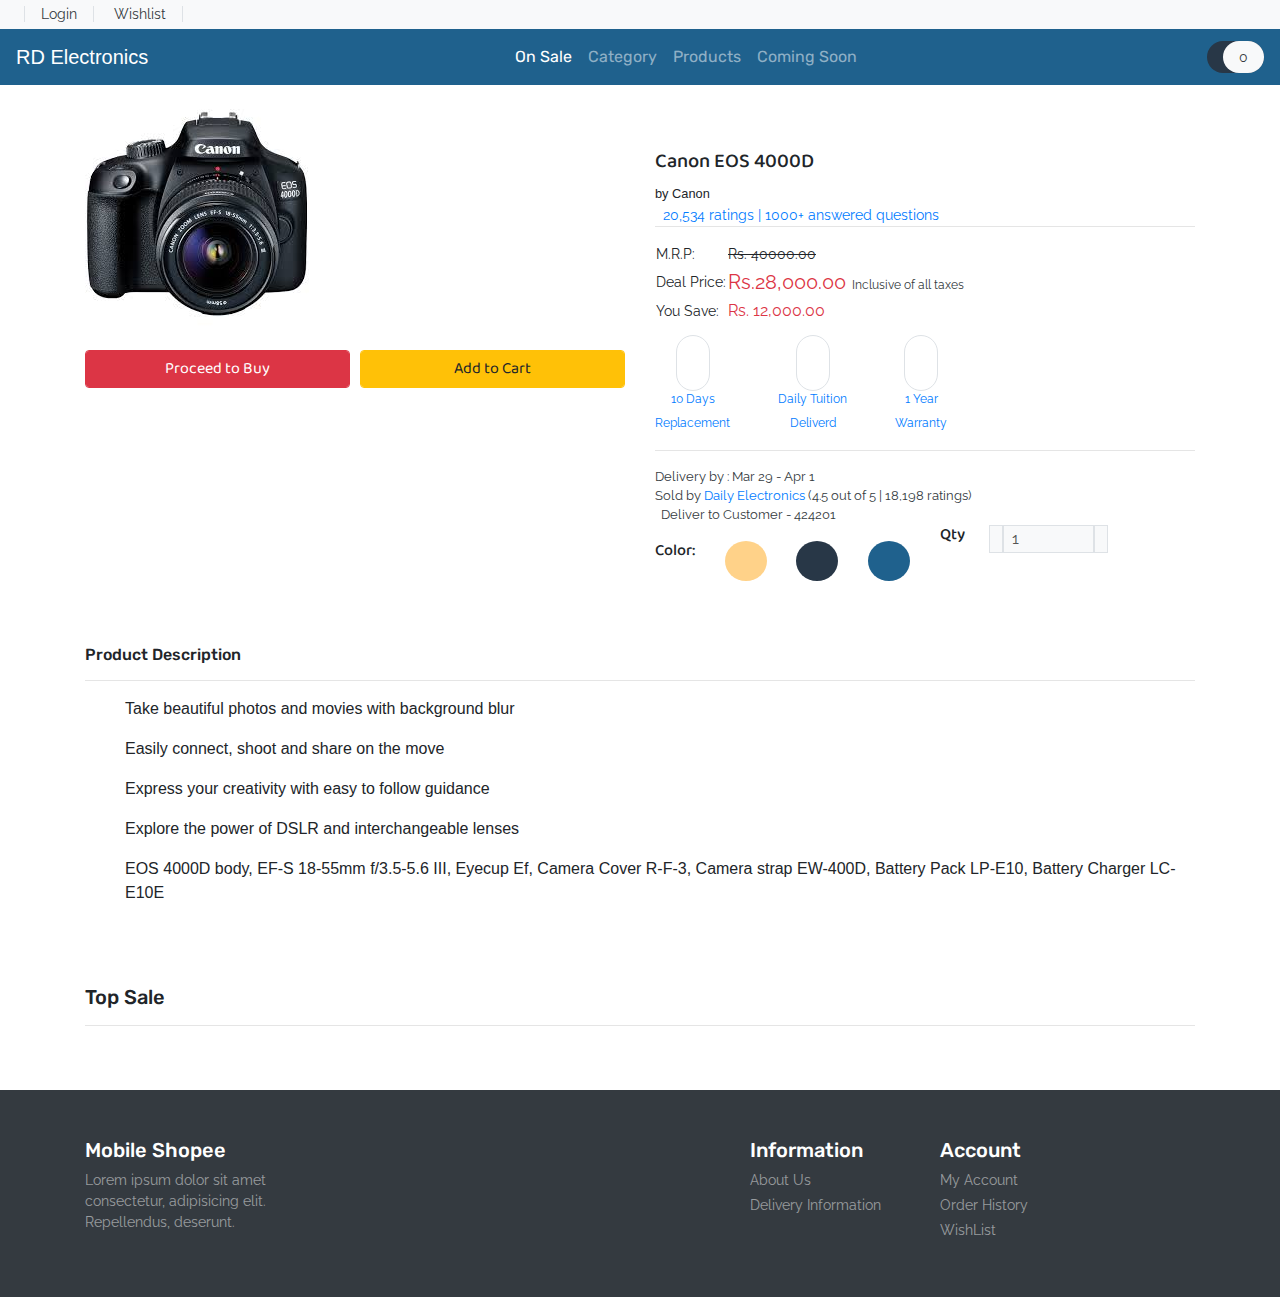
==== Mobile_Shopee-E-Commerce-Website-master/HTML Template/product.html @ 9584a068 "Update product.html" ====
<!DOCTYPE html>
<html lang="en">
<head>
    <meta charset="UTF-8">
    <meta name="viewport" content="width=device-width, initial-scale=1.0">
    <title>Gupta Electronics(Produts)</title>

    <!-- Bootstrap CDN -->
    <link rel="stylesheet" href="https://stackpath.bootstrapcdn.com/bootstrap/4.4.1/css/bootstrap.min.css" integrity="sha384-Vkoo8x4CGsO3+Hhxv8T/Q5PaXtkKtu6ug5TOeNV6gBiFeWPGFN9MuhOf23Q9Ifjh" crossorigin="anonymous">

    <!-- Owl-carousel CDN -->
    <link rel="stylesheet" href="https://cdnjs.cloudflare.com/ajax/libs/OwlCarousel2/2.3.4/assets/owl.carousel.min.css" integrity="sha256-UhQQ4fxEeABh4JrcmAJ1+16id/1dnlOEVCFOxDef9Lw=" crossorigin="anonymous" />
    <link rel="stylesheet" href="https://cdnjs.cloudflare.com/ajax/libs/OwlCarousel2/2.3.4/assets/owl.theme.default.min.css" integrity="sha256-kksNxjDRxd/5+jGurZUJd1sdR2v+ClrCl3svESBaJqw=" crossorigin="anonymous" />

    <!-- font awesome icons -->
    <link rel="stylesheet" href="https://cdnjs.cloudflare.com/ajax/libs/font-awesome/5.13.0/css/all.min.css" integrity="sha256-h20CPZ0QyXlBuAw7A+KluUYx/3pK+c7lYEpqLTlxjYQ=" crossorigin="anonymous" />

    <!-- Custom CSS file -->
    <link rel="stylesheet" href="style.css">
</head>
<body>

    <!-- start #header -->
        <header id="header">
            <div class="strip d-flex justify-content-between px-4 py-1 bg-light">
                <div class="font-rale font-size-14">
                    <a href="#" class="px-3 border-right border-left text-dark">Login</a>
                    <a href="#" class="px-3 border-right text-dark">Wishlist</a>
                </div>
            </div>

            <!-- Primary Navigation -->
            <nav class="navbar navbar-expand-lg navbar-dark color-second-bg">
                <a class="navbar-brand" href="#">RD Electronics</a>
                <button class="navbar-toggler" type="button" data-toggle="collapse" data-target="#navbarNav" aria-controls="navbarNav" aria-expanded="false" aria-label="Toggle navigation">
                  <span class="navbar-toggler-icon"></span>
                </button>
                <div class="collapse navbar-collapse" id="navbarNav">
                  <ul class="navbar-nav m-auto font-rubik">
                    <li class="nav-item active">
                      <a class="nav-link" href="#">On Sale</a>
                    </li>
                    <li class="nav-item">
                      <a class="nav-link" href="#">Category</a>
                    </li>
                    <li class="nav-item">
                      <a class="nav-link" href="#">Products <i class="fas fa-chevron-down"></i></a>
                    </li>
                      <li class="nav-item">
                        <a class="nav-link" href="#">Coming Soon</a>
                      </li>
                  </ul>
                  <form action="#" class="font-size-14 font-rale">
                      <a href="#" class="py-2 rounded-pill color-primary-bg">
                        <span class="font-size-16 px-2 text-white"><i class="fas fa-shopping-cart"></i></span>
                        <span class="px-3 py-2 rounded-pill text-dark bg-light">0</span>
                      </a>
                  </form>
                </div>
              </nav>
               <!-- !Primary Navigation -->

        </header>
    <!-- !start #header -->

    <!-- start #main-site -->
        <main id="main-site">

        <!--   product  -->
            <section id="product" class="py-3">
                <div class="container">
                    <div class="row">
                        <div class="col-sm-6">
                            <img src="../assets/products/1.png" alt="product" class="img-fluid">
                            <div class="form-row pt-4 font-size-16 font-baloo">
                                <div class="col">
                                    <button type="submit" class="btn btn-danger form-control">Proceed to Buy</button>
                                </div>
                                <div class="col">
                                    <button type="submit" class="btn btn-warning form-control">Add to Cart</button>
                                </div>
                            </div>
                        </div>
                        <div class="col-sm-6 py-5">
                            <h5 class="font-baloo font-size-20">Canon EOS 4000D</h5>
                            <small>by Canon</small>
                            <div class="d-flex">
                                <div class="rating text-warning font-size-12">
                                    <span><i class="fas fa-star"></i></span>
                                    <span><i class="fas fa-star"></i></span>
                                    <span><i class="fas fa-star"></i></span>
                                    <span><i class="fas fa-star"></i></span>
                                    <span><i class="far fa-star"></i></span>
                                  </div>
                                  <a href="#" class="px-2 font-rale font-size-14">20,534 ratings | 1000+ answered questions</a>
                            </div>
                            <hr class="m-0">

                            <!---    product price       -->
                                <table class="my-3">
                                    <tr class="font-rale font-size-14">
                                        <td>M.R.P:</td>
                                        <td><strike>Rs. 40000.00</strike></td>
                                    </tr>
                                    <tr class="font-rale font-size-14">
                                        <td>Deal Price:</td>
                                        <td class="font-size-20 text-danger">Rs.<span>28,000.00</span><small class="text-dark font-size-12">&nbsp;&nbsp;Inclusive of all taxes</small></td>
                                    </tr>
                                    <tr class="font-rale font-size-14">
                                        <td>You Save:</td>
                                        <td><span class="font-size-16 text-danger">Rs. 12,000.00</span></td>
                                    </tr>
                                </table>
                            <!---    !product price       -->

                             <!--    #policy -->
                                <div id="policy">
                                    <div class="d-flex">
                                        <div class="return text-center mr-5">
                                            <div class="font-size-20 my-2 color-second">
                                                <span class="fas fa-retweet border p-3 rounded-pill"></span>
                                            </div>
                                            <a href="#" class="font-rale font-size-12">10 Days <br> Replacement</a>
                                        </div>
                                        <div class="return text-center mr-5">
                                            <div class="font-size-20 my-2 color-second">
                                                <span class="fas fa-truck  border p-3 rounded-pill"></span>
                                            </div>
                                            <a href="#" class="font-rale font-size-12">Daily Tuition <br>Deliverd</a>
                                        </div>
                                        <div class="return text-center mr-5">
                                            <div class="font-size-20 my-2 color-second">
                                                <span class="fas fa-check-double border p-3 rounded-pill"></span>
                                            </div>
                                            <a href="#" class="font-rale font-size-12">1 Year <br>Warranty</a>
                                        </div>
                                    </div>
                                </div>
                              <!--    !policy -->
                                <hr>

                            <!-- order-details -->
                                <div id="order-details" class="font-rale d-flex flex-column text-dark">
                                    <small>Delivery by : Mar 29  - Apr 1</small>
                                    <small>Sold by <a href="#">Daily Electronics </a>(4.5 out of 5 | 18,198 ratings)</small>
                                    <small><i class="fas fa-map-marker-alt color-primary"></i>&nbsp;&nbsp;Deliver to Customer - 424201</small>
                                </div>
                             <!-- !order-details -->

                             <div class="row">
                                 <div class="col-6">
                                        <!-- color -->
                                            <div class="color my-3">
                                              <div class="d-flex justify-content-between">
                                                <h6 class="font-baloo">Color:</h6>
                                                <div class="p-2 color-yellow-bg rounded-circle"><button class="btn font-size-14"></button></div>
                                                <div class="p-2 color-primary-bg rounded-circle"><button class="btn font-size-14"></button></div>
                                                <div class="p-2 color-second-bg rounded-circle"><button class="btn font-size-14"></button></div>
                                              </div>
                                            </div>
                                        <!-- !color -->
                                 </div>
                                 <div class="col-6">
                                   <!-- product qty section -->  
                                     <div class="qty d-flex">
                                         <h6 class="font-baloo">Qty</h6>
                                         <div class="px-4 d-flex font-rale">
                                             <button class="qty-up border bg-light" data-id="pro1"><i class="fas fa-angle-up"></i></button>
                                             <input type="text" data-id="pro1" class="qty_input border px-2 w-50 bg-light" disabled value="1" placeholder="1">
                                             <button data-id="pro1" class="qty-down border bg-light"><i class="fas fa-angle-down"></i></button>
                                         </div>
                                     </div>
                                    <!-- !product qty section -->  
                                 </div>
                             </div>

                            <!-- size -->
                               
                            <!-- !size -->


                        </div>

                        <div class="col-12">
                            <h6 class="font-rubik">Product Description</h6>
                            <hr>
                            <p class="font-rale font-size-14"></p>
                            <p class="font-rale font-size-14"><ul>Take beautiful photos and movies with background blur</ul>
                               
                                  <ul>Easily connect, shoot and share on the move</ul>
                                  
                                  <ul>Express your creativity with easy to follow guidance</ul>
                                  <ul>Explore the power of DSLR and interchangeable lenses</ul>
                                  <ul>EOS 4000D body, EF-S 18-55mm f/3.5-5.6 III, Eyecup Ef, Camera Cover R-F-3, Camera strap EW-400D, Battery Pack LP-E10, Battery Charger LC-E10E</ul></p>
                        </div>
                    </div>
                </div>
            </section>
        <!--   !product  -->


          <!-- Top Sale -->
          <section id="top-sale">
            <div class="container py-5">
              <h4 class="font-rubik font-size-20">Top Sale</h4>
              <hr>
              <!-- owl carousel -->
                <div class="owl-carousel owl-theme">
                  <div class="item py-2">
                    <div class="product font-rale">
                      <a href="#"><img src="../assets/products/1.png" alt="product1" class="img-fluid"></a>
                      <div class="text-center">
                        <h6>Canon EOS 4000D</h6>
                        <div class="rating text-warning font-size-12">
                          <span><i class="fas fa-star"></i></span>
                          <span><i class="fas fa-star"></i></span>
                          <span><i class="fas fa-star"></i></span>
                          <span><i class="fas fa-star"></i></span>
                          <span><i class="far fa-star"></i></span>
                        </div>
                        <div class="price py-2">
                          <span>Rs.28000</span>
                        </div>
                        <button type="submit" class="btn btn-warning font-size-12">Add to Cart</button>
                      </div>
                    </div>
                  </div>
                  <div class="item py-2">
                    <div class="product font-rale">
                      <a href="#"><img src="../assets/products/2.png" alt="product1" class="img-fluid"></a>
                      <div class="text-center">
                        <h6>Readme Note 7</h6>
                        <div class="rating text-warning font-size-12">
                          <span><i class="fas fa-star"></i></span>
                          <span><i class="fas fa-star"></i></span>
                          <span><i class="fas fa-star"></i></span>
                          <span><i class="fas fa-star"></i></span>
                          <span><i class="far fa-star"></i></span>
                        </div>
                        <div class="price py-2">
                          <span>$152</span>
                        </div>
                        <button type="submit" class="btn btn-warning font-size-12">Add to Cart</button>
                      </div>
                    </div>
                  </div>
                  <div class="item py-2">
                    <div class="product font-rale">
                      <a href="#"><img src="../assets/products/3.png" alt="product1" class="img-fluid"></a>
                      <div class="text-center">
                        <h6>Readme Note 7</h6>
                        <div class="rating text-warning font-size-12">
                          <span><i class="fas fa-star"></i></span>
                          <span><i class="fas fa-star"></i></span>
                          <span><i class="fas fa-star"></i></span>
                          <span><i class="fas fa-star"></i></span>
                          <span><i class="far fa-star"></i></span>
                        </div>
                        <div class="price py-2">
                          <span>$152</span>
                        </div>
                        <button type="submit" class="btn btn-warning font-size-12">Add to Cart</button>
                      </div>
                    </div>
                  </div>
                  <div class="item py-2">
                    <div class="product font-rale">
                      <a href="#"><img src="../assets/products/4.png" alt="product1" class="img-fluid"></a>
                      <div class="text-center">
                        <h6>Samsung Galaxy 10</h6>
                        <div class="rating text-warning font-size-12">
                          <span><i class="fas fa-star"></i></span>
                          <span><i class="fas fa-star"></i></span>
                          <span><i class="fas fa-star"></i></span>
                          <span><i class="fas fa-star"></i></span>
                          <span><i class="far fa-star"></i></span>
                        </div>
                        <div class="price py-2">
                          <span>$152</span>
                        </div>
                        <button type="submit" class="btn btn-warning font-size-12">Add to Cart</button>
                      </div>
                    </div>
                  </div>
                  <div class="item py-2">
                    <div class="product font-rale">
                      <a href="#"><img src="../assets/products/5.png" alt="product1" class="img-fluid"></a>
                      <div class="text-center">
                        <h6>Readme Note 7</h6>
                        <div class="rating text-warning font-size-12">
                          <span><i class="fas fa-star"></i></span>
                          <span><i class="fas fa-star"></i></span>
                          <span><i class="fas fa-star"></i></span>
                          <span><i class="fas fa-star"></i></span>
                          <span><i class="far fa-star"></i></span>
                        </div>
                        <div class="price py-2">
                          <span>$152</span>
                        </div>
                        <button type="submit" class="btn btn-warning font-size-12">Add to Cart</button>
                      </div>
                    </div>
                  </div>
                  <div class="item py-2">
                    <div class="product font-rale">
                      <div class="d-flex flex-column">
                        <a href="#"><img src="../assets/products/7.png" class="img-fluid" alt="pro1"></a>
                        <div class="text-center">
                          <h6></h6>
                          <div class="rating text-warning font-size-12">
                            <span><i class="fas fa-star"></i></span>
                            <span><i class="fas fa-star"></i></span>
                            <span><i class="fas fa-star"></i></span>
                            <span><i class="far fa-star"></i></span>
                            <span><i class="far fa-star"></i></span>
                          </div>
                          <div class="price py-2">
                            <span></span>
                          </div>
                          <button type="submit" class="btn btn-warning font-size-12">Add to Cart</button>
                        </div>
                      </div>
                    </div>
                  </div>
                  <div class="item py-2">
                    <div class="product font-rale">
                      <div class="d-flex flex-column">
                        <a href="#"><img src="../assets/products/2.png" class="img-fluid" alt="pro1"></a>
                        <div class="text-center">
                          <h6>Readme Note 7</h6>
                          <div class="rating text-warning font-size-12">
                            <span><i class="fas fa-star"></i></span>
                            <span><i class="fas fa-star"></i></span>
                            <span><i class="fas fa-star"></i></span>
                            <span><i class="far fa-star"></i></span>
                            <span><i class="far fa-star"></i></span>
                          </div>
                          <div class="price py-2">
                            <span>$122</span>
                          </div>
                          <button type="submit" class="btn btn-warning font-size-12">Add to Cart</button>
                        </div>
                      </div>
                    </div>
                  </div>
                </div>
              <!-- !owl carousel -->
            </div>
          </section>
        <!-- !Top Sale -->

        </main>
    <!-- !start #main-site -->

    <!-- start #footer -->
        <footer id="footer" class="bg-dark text-white py-5">
          <div class="container">
            <div class="row">
              <div class="col-lg-3 col-12">
                <h4 class="font-rubik font-size-20">Mobile Shopee</h4>
                <p class="font-size-14 font-rale text-white-50">Lorem ipsum dolor sit amet consectetur, adipisicing elit. Repellendus, deserunt.</p>
              </div>
              <div class="col-lg-4 col-12">
              </div>
              <div class="col-lg-2 col-12">
                <h4 class="font-rubik font-size-20">Information</h4>
                <div class="d-flex flex-column flex-wrap">
                  <a href="#" class="font-rale font-size-14 text-white-50 pb-1">About Us</a>
                  <a href="#" class="font-rale font-size-14 text-white-50 pb-1">Delivery Information</a>
                 </div>
              </div>
              <div class="col-lg-2 col-12">
                <h4 class="font-rubik font-size-20">Account</h4>
                <div class="d-flex flex-column flex-wrap">
                  <a href="#" class="font-rale font-size-14 text-white-50 pb-1">My Account</a>
                  <a href="#" class="font-rale font-size-14 text-white-50 pb-1">Order History</a>
                  <a href="#" class="font-rale font-size-14 text-white-50 pb-1">WishList</a>
                </div>
              </div>
            </div>
          </div>
        </footer>
    <!-- !start #footer -->

    <script src="https://code.jquery.com/jquery-3.4.1.slim.min.js" integrity="sha384-J6qa4849blE2+poT4WnyKhv5vZF5SrPo0iEjwBvKU7imGFAV0wwj1yYfoRSJoZ+n" crossorigin="anonymous"></script>
    <script src="https://cdn.jsdelivr.net/npm/popper.js@1.16.0/dist/umd/popper.min.js" integrity="sha384-Q6E9RHvbIyZFJoft+2mJbHaEWldlvI9IOYy5n3zV9zzTtmI3UksdQRVvoxMfooAo" crossorigin="anonymous"></script>
    <script src="https://stackpath.bootstrapcdn.com/bootstrap/4.4.1/js/bootstrap.min.js" integrity="sha384-wfSDF2E50Y2D1uUdj0O3uMBJnjuUD4Ih7YwaYd1iqfktj0Uod8GCExl3Og8ifwB6" crossorigin="anonymous"></script>

    <!-- Owl Carousel Js file -->
    <script src="https://cdnjs.cloudflare.com/ajax/libs/OwlCarousel2/2.3.4/owl.carousel.min.js" integrity="sha256-pTxD+DSzIwmwhOqTFN+DB+nHjO4iAsbgfyFq5K5bcE0=" crossorigin="anonymous"></script>

    <!--  isotope plugin cdn  -->
    <script src="https://cdnjs.cloudflare.com/ajax/libs/jquery.isotope/3.0.6/isotope.pkgd.min.js" integrity="sha256-CBrpuqrMhXwcLLUd5tvQ4euBHCdh7wGlDfNz8vbu/iI=" crossorigin="anonymous"></script>

    <!-- Custom Javascript -->
    <script src="./index.js"></script>
</body>
</html>
---- Mobile_Shopee-E-Commerce-Website-master/HTML Template/style.css ----
@import url("https://fonts.googleapis.com/css2?family=Baloo+Thambi+2&family=Raleway&family=Rubik&display=swap");
/*              Sass Template           */
/*  global classes  */
button, button:focus {
  outline: none !important;
  box-shadow: none !important;
}

/* typography classes */
.font-baloo {
  font-family: "Baloo Thambi 2", cursive;
}

.font-rale {
  font-family: "Raleway", cursive;
}

.font-rubik {
  font-family: "Rubik", cursive;
}

.font-size-12 {
  font-size: 12px;
}

.font-size-14 {
  font-size: 14px;
}

.font-size-16 {
  font-size: 16px;
}

.font-size-20 {
  font-size: 20px;
}

/* Color Template  */
.color-primary {
  color: #283747;
}

.color-primary-bg {
  background: #283747;
}

 .color-second {
  color: #1F618D;
}

.color-second-bg {
  background: #1F618D;
}

.color-yellow {
  color: #FFD289;
}

.color-yellow-bg {
  background: #FFD289;
}

/*  top sale template   */
#top-sale .owl-carousel .item .product a {
  overflow: hidden;
}
#top-sale .owl-carousel .item .product img {
  transition: transform 0.5s ease;
}
#top-sale .owl-carousel .item .product img:hover {
  transform: scale(1.1);
}
#top-sale .owl-carousel .owl-nav button {
  position: absolute;
  top: 30%;
  outline: none;
}
#top-sale .owl-carousel .owl-nav button.owl-prev {
  left: 0;
}
#top-sale .owl-carousel .owl-nav button.owl-prev span,
#top-sale .owl-carousel .owl-nav button.owl-next span {
  font-size: 35px;
  color: #003859;
  padding: 0 1rem;
}
#top-sale .owl-carousel .owl-nav button.owl-prev span {
  margin-left: -4rem;
}
#top-sale .owl-carousel .owl-nav button.owl-next {
  right: 0;
}
#top-sale .owl-carousel .owl-nav button.owl-next span {
  margin-right: -4rem;
}

/*   Special Price Section Template */
#special-price .grid .grid-item {
  margin-right: 1.2rem;
  margin-top: 1rem;
}

/*# sourceMappingURL=style.css.map */
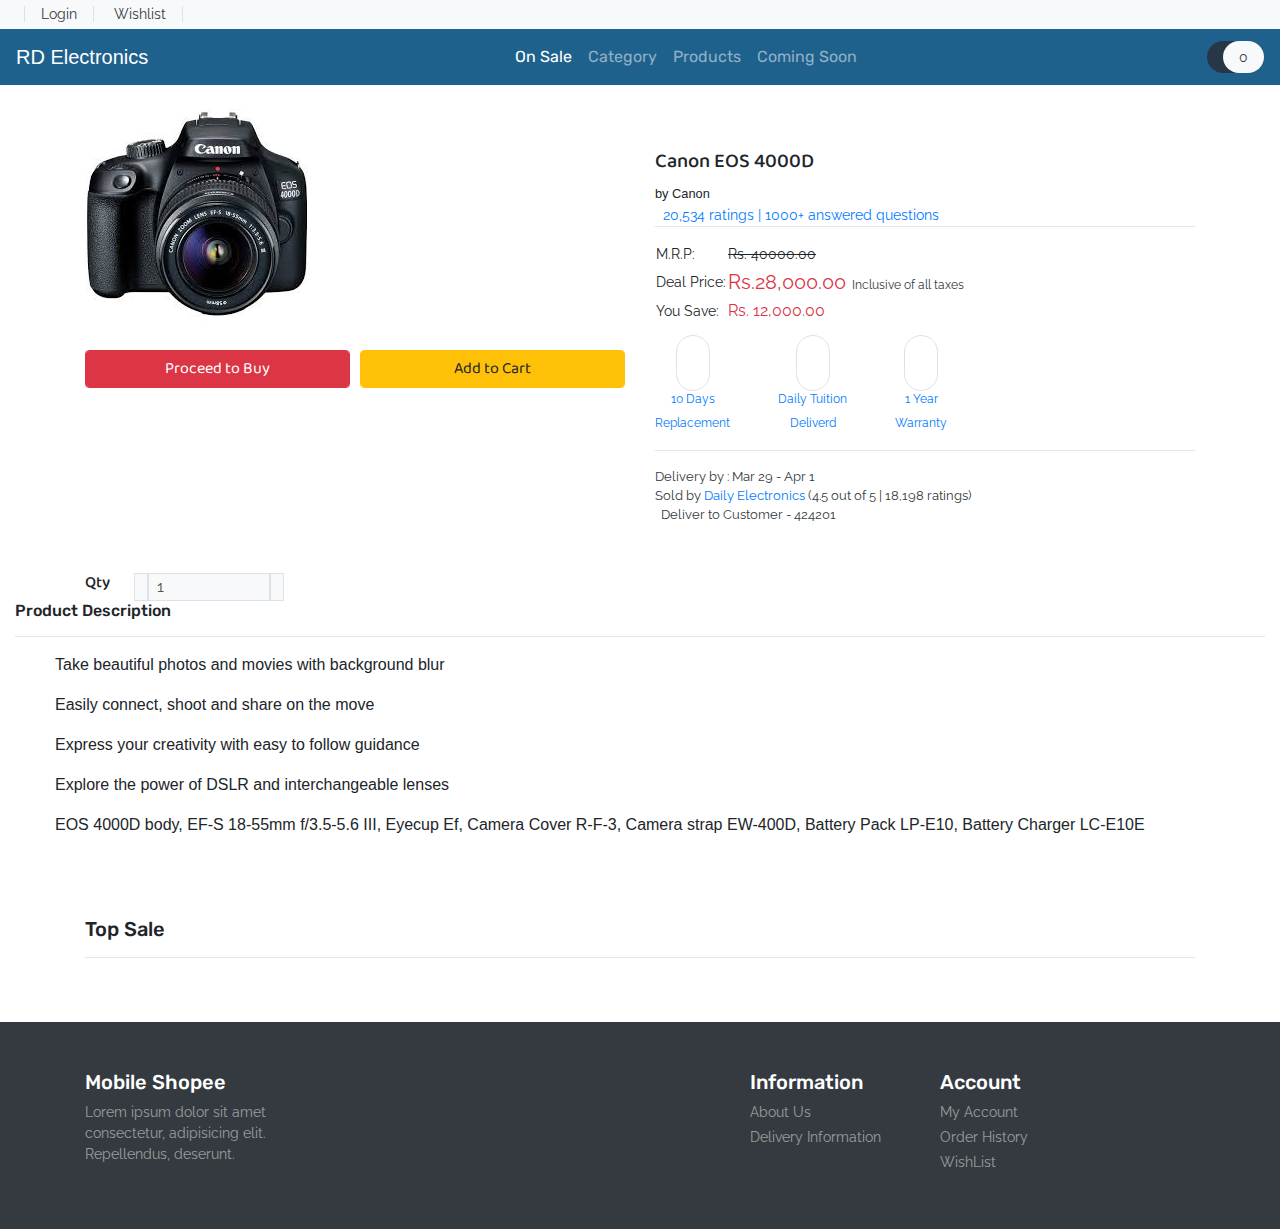
==== commit fc81e84c: "Merge remote-tracking branch 'upstream/main' into main" ====
--- a/Mobile_Shopee-E-Commerce-Website-master/HTML Template/product.html
+++ b/Mobile_Shopee-E-Commerce-Website-master/HTML Template/product.html
@@ -3,7 +3,7 @@
 <head>
     <meta charset="UTF-8">
     <meta name="viewport" content="width=device-width, initial-scale=1.0">
-    <title>Gupta Electronics(Produts)</title>
+    <title>Gupta Electronics(Products)</title>
 
     <!-- Bootstrap CDN -->
     <link rel="stylesheet" href="https://stackpath.bootstrapcdn.com/bootstrap/4.4.1/css/bootstrap.min.css" integrity="sha384-Vkoo8x4CGsO3+Hhxv8T/Q5PaXtkKtu6ug5TOeNV6gBiFeWPGFN9MuhOf23Q9Ifjh" crossorigin="anonymous">
@@ -101,6 +101,7 @@
                                     <tr class="font-rale font-size-14">
                                         <td>M.R.P:</td>
                                         <td><strike>Rs. 40000.00</strike></td>
+
                                     </tr>
                                     <tr class="font-rale font-size-14">
                                         <td>Deal Price:</td>
@@ -147,17 +148,7 @@
                                 </div>
                              <!-- !order-details -->
 
-                             <div class="row">
-                                 <div class="col-6">
-                                        <!-- color -->
-                                            <div class="color my-3">
-                                              <div class="d-flex justify-content-between">
-                                                <h6 class="font-baloo">Color:</h6>
-                                                <div class="p-2 color-yellow-bg rounded-circle"><button class="btn font-size-14"></button></div>
-                                                <div class="p-2 color-primary-bg rounded-circle"><button class="btn font-size-14"></button></div>
-                                                <div class="p-2 color-second-bg rounded-circle"><button class="btn font-size-14"></button></div>
-                                              </div>
-                                            </div>
+                             
                                         <!-- !color -->
                                  </div>
                                  <div class="col-6">
@@ -185,7 +176,9 @@
                             <h6 class="font-rubik">Product Description</h6>
                             <hr>
                             <p class="font-rale font-size-14"></p>
+
                             <p class="font-rale font-size-14"><ul>Take beautiful photos and movies with background blur</ul>
+
                                
                                   <ul>Easily connect, shoot and share on the move</ul>
                                   
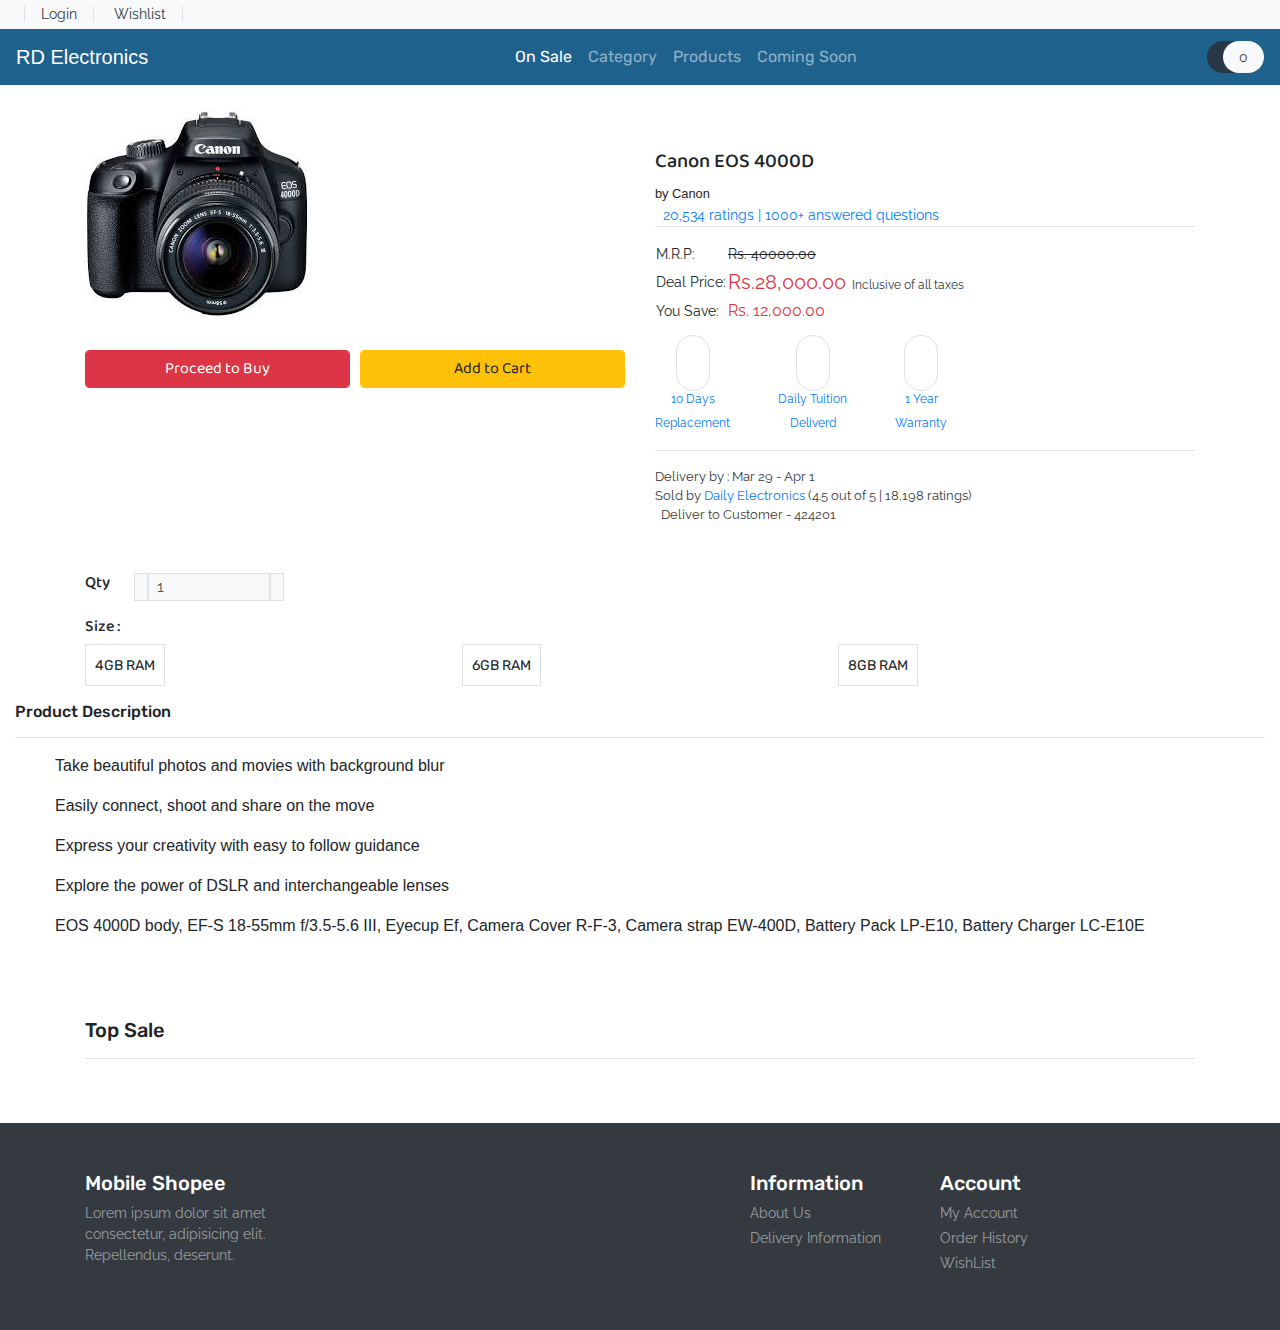
==== commit 5d4f8440: "Merge remote-tracking branch 'upstream/main' into main" ====
--- a/Mobile_Shopee-E-Commerce-Website-master/HTML Template/product.html
+++ b/Mobile_Shopee-E-Commerce-Website-master/HTML Template/product.html
@@ -166,7 +166,20 @@
                              </div>
 
                             <!-- size -->
-                               
+                               <div class="size my-3">
+                                    <h6 class="font-baloo">Size :</h6>
+                                    <div class="d-flex justify-content-between w-75">
+                                        <div class="font-rubik border p-2">
+                                            <button class="btn p-0 font-size-14">4GB RAM</button>
+                                        </div>
+                                        <div class="font-rubik border p-2">
+                                            <button class="btn p-0 font-size-14">6GB RAM</button>
+                                        </div>
+                                        <div class="font-rubik border p-2">
+                                            <button class="btn p-0 font-size-14">8GB RAM</button>
+                                        </div>
+                                    </div>
+                                </div>
                             <!-- !size -->
 
 
@@ -212,7 +225,7 @@
                           <span><i class="far fa-star"></i></span>
                         </div>
                         <div class="price py-2">
-                          <span>Rs.28000</span>
+                          <span>Rs.28,000</span>
                         </div>
                         <button type="submit" class="btn btn-warning font-size-12">Add to Cart</button>
                       </div>
@@ -222,7 +235,7 @@
                     <div class="product font-rale">
                       <a href="#"><img src="../assets/products/2.png" alt="product1" class="img-fluid"></a>
                       <div class="text-center">
-                        <h6>Readme Note 7</h6>
+                        <h6>Mi Notebook 14</h6>
                         <div class="rating text-warning font-size-12">
                           <span><i class="fas fa-star"></i></span>
                           <span><i class="fas fa-star"></i></span>
@@ -231,7 +244,7 @@
                           <span><i class="far fa-star"></i></span>
                         </div>
                         <div class="price py-2">
-                          <span>$152</span>
+                          <span>Rs.55,000</span>
                         </div>
                         <button type="submit" class="btn btn-warning font-size-12">Add to Cart</button>
                       </div>
@@ -241,7 +254,7 @@
                     <div class="product font-rale">
                       <a href="#"><img src="../assets/products/3.png" alt="product1" class="img-fluid"></a>
                       <div class="text-center">
-                        <h6>Readme Note 7</h6>
+                        <h6>Honor Vision TV</h6>
                         <div class="rating text-warning font-size-12">
                           <span><i class="fas fa-star"></i></span>
                           <span><i class="fas fa-star"></i></span>
@@ -250,7 +263,7 @@
                           <span><i class="far fa-star"></i></span>
                         </div>
                         <div class="price py-2">
-                          <span>$152</span>
+                          <span>Rs.41,000</span>
                         </div>
                         <button type="submit" class="btn btn-warning font-size-12">Add to Cart</button>
                       </div>
@@ -260,7 +273,7 @@
                     <div class="product font-rale">
                       <a href="#"><img src="../assets/products/4.png" alt="product1" class="img-fluid"></a>
                       <div class="text-center">
-                        <h6>Samsung Galaxy 10</h6>
+                        <h6>iPhone11</h6>
                         <div class="rating text-warning font-size-12">
                           <span><i class="fas fa-star"></i></span>
                           <span><i class="fas fa-star"></i></span>
@@ -269,7 +282,7 @@
                           <span><i class="far fa-star"></i></span>
                         </div>
                         <div class="price py-2">
-                          <span>$152</span>
+                          <span>Rs.54,000</span>
                         </div>
                         <button type="submit" class="btn btn-warning font-size-12">Add to Cart</button>
                       </div>
@@ -279,7 +292,7 @@
                     <div class="product font-rale">
                       <a href="#"><img src="../assets/products/5.png" alt="product1" class="img-fluid"></a>
                       <div class="text-center">
-                        <h6>Readme Note 7</h6>
+                        <h6>Readmi Note 7</h6>
                         <div class="rating text-warning font-size-12">
                           <span><i class="fas fa-star"></i></span>
                           <span><i class="fas fa-star"></i></span>
@@ -288,7 +301,7 @@
                           <span><i class="far fa-star"></i></span>
                         </div>
                         <div class="price py-2">
-                          <span>$152</span>
+                          <span>Rs.25,000
                         </div>
                         <button type="submit" class="btn btn-warning font-size-12">Add to Cart</button>
                       </div>
@@ -320,7 +333,7 @@
                       <div class="d-flex flex-column">
                         <a href="#"><img src="../assets/products/2.png" class="img-fluid" alt="pro1"></a>
                         <div class="text-center">
-                          <h6>Readme Note 7</h6>
+                          <h6>Galaxy S8 Plus</h6>
                           <div class="rating text-warning font-size-12">
                             <span><i class="fas fa-star"></i></span>
                             <span><i class="fas fa-star"></i></span>
@@ -329,7 +342,7 @@
                             <span><i class="far fa-star"></i></span>
                           </div>
                           <div class="price py-2">
-                            <span>$122</span>
+                            <span>Rs.53,990</span>
                           </div>
                           <button type="submit" class="btn btn-warning font-size-12">Add to Cart</button>
                         </div>
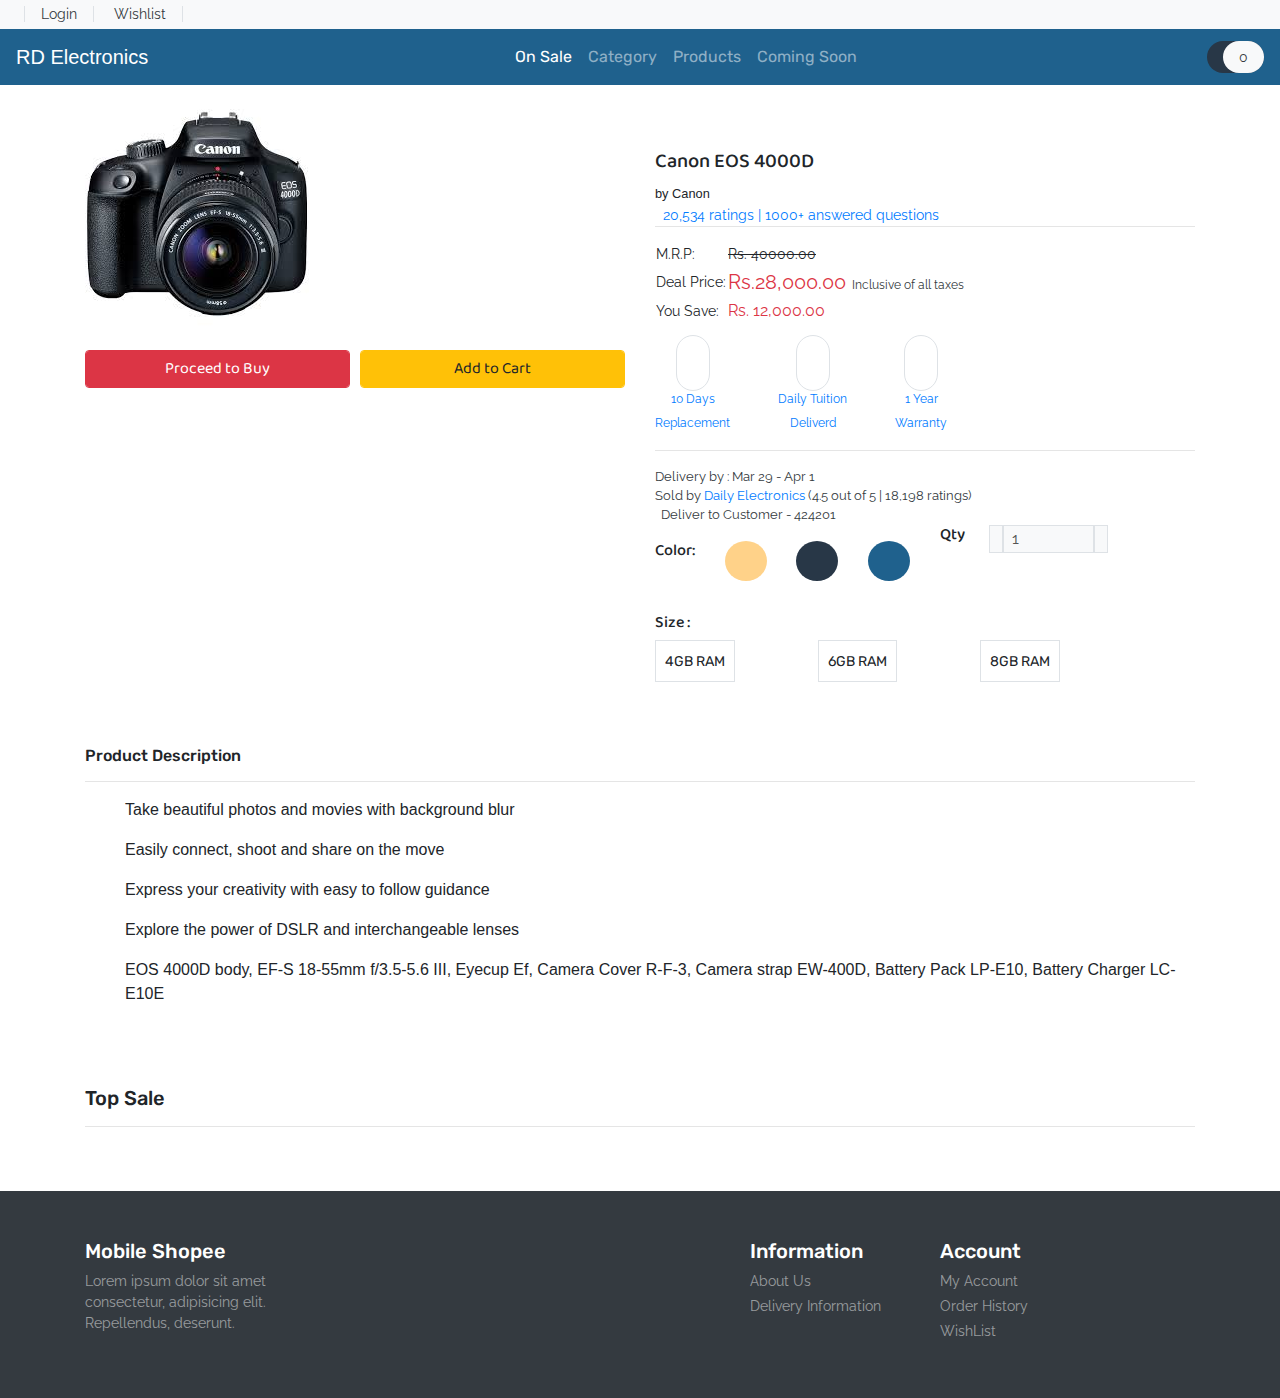
==== commit c5960b0f: "Update product.html" ====
--- a/Mobile_Shopee-E-Commerce-Website-master/HTML Template/product.html
+++ b/Mobile_Shopee-E-Commerce-Website-master/HTML Template/product.html
@@ -101,7 +101,6 @@
                                     <tr class="font-rale font-size-14">
                                         <td>M.R.P:</td>
                                         <td><strike>Rs. 40000.00</strike></td>
-
                                     </tr>
                                     <tr class="font-rale font-size-14">
                                         <td>Deal Price:</td>
@@ -148,7 +147,17 @@
                                 </div>
                              <!-- !order-details -->
 
-                             
+                             <div class="row">
+                                 <div class="col-6">
+                                        <!-- color -->
+                                            <div class="color my-3">
+                                              <div class="d-flex justify-content-between">
+                                                <h6 class="font-baloo">Color:</h6>
+                                                <div class="p-2 color-yellow-bg rounded-circle"><button class="btn font-size-14"></button></div>
+                                                <div class="p-2 color-primary-bg rounded-circle"><button class="btn font-size-14"></button></div>
+                                                <div class="p-2 color-second-bg rounded-circle"><button class="btn font-size-14"></button></div>
+                                              </div>
+                                            </div>
                                         <!-- !color -->
                                  </div>
                                  <div class="col-6">
@@ -189,9 +198,7 @@
                             <h6 class="font-rubik">Product Description</h6>
                             <hr>
                             <p class="font-rale font-size-14"></p>
-
                             <p class="font-rale font-size-14"><ul>Take beautiful photos and movies with background blur</ul>
-
                                
                                   <ul>Easily connect, shoot and share on the move</ul>
                                   
@@ -312,7 +319,7 @@
                       <div class="d-flex flex-column">
                         <a href="#"><img src="../assets/products/7.png" class="img-fluid" alt="pro1"></a>
                         <div class="text-center">
-                          <h6></h6>
+                          <h6>Philips Air frier</h6>
                           <div class="rating text-warning font-size-12">
                             <span><i class="fas fa-star"></i></span>
                             <span><i class="fas fa-star"></i></span>
@@ -321,7 +328,7 @@
                             <span><i class="far fa-star"></i></span>
                           </div>
                           <div class="price py-2">
-                            <span></span>
+                            <span>Rs.8,950</span>
                           </div>
                           <button type="submit" class="btn btn-warning font-size-12">Add to Cart</button>
                         </div>
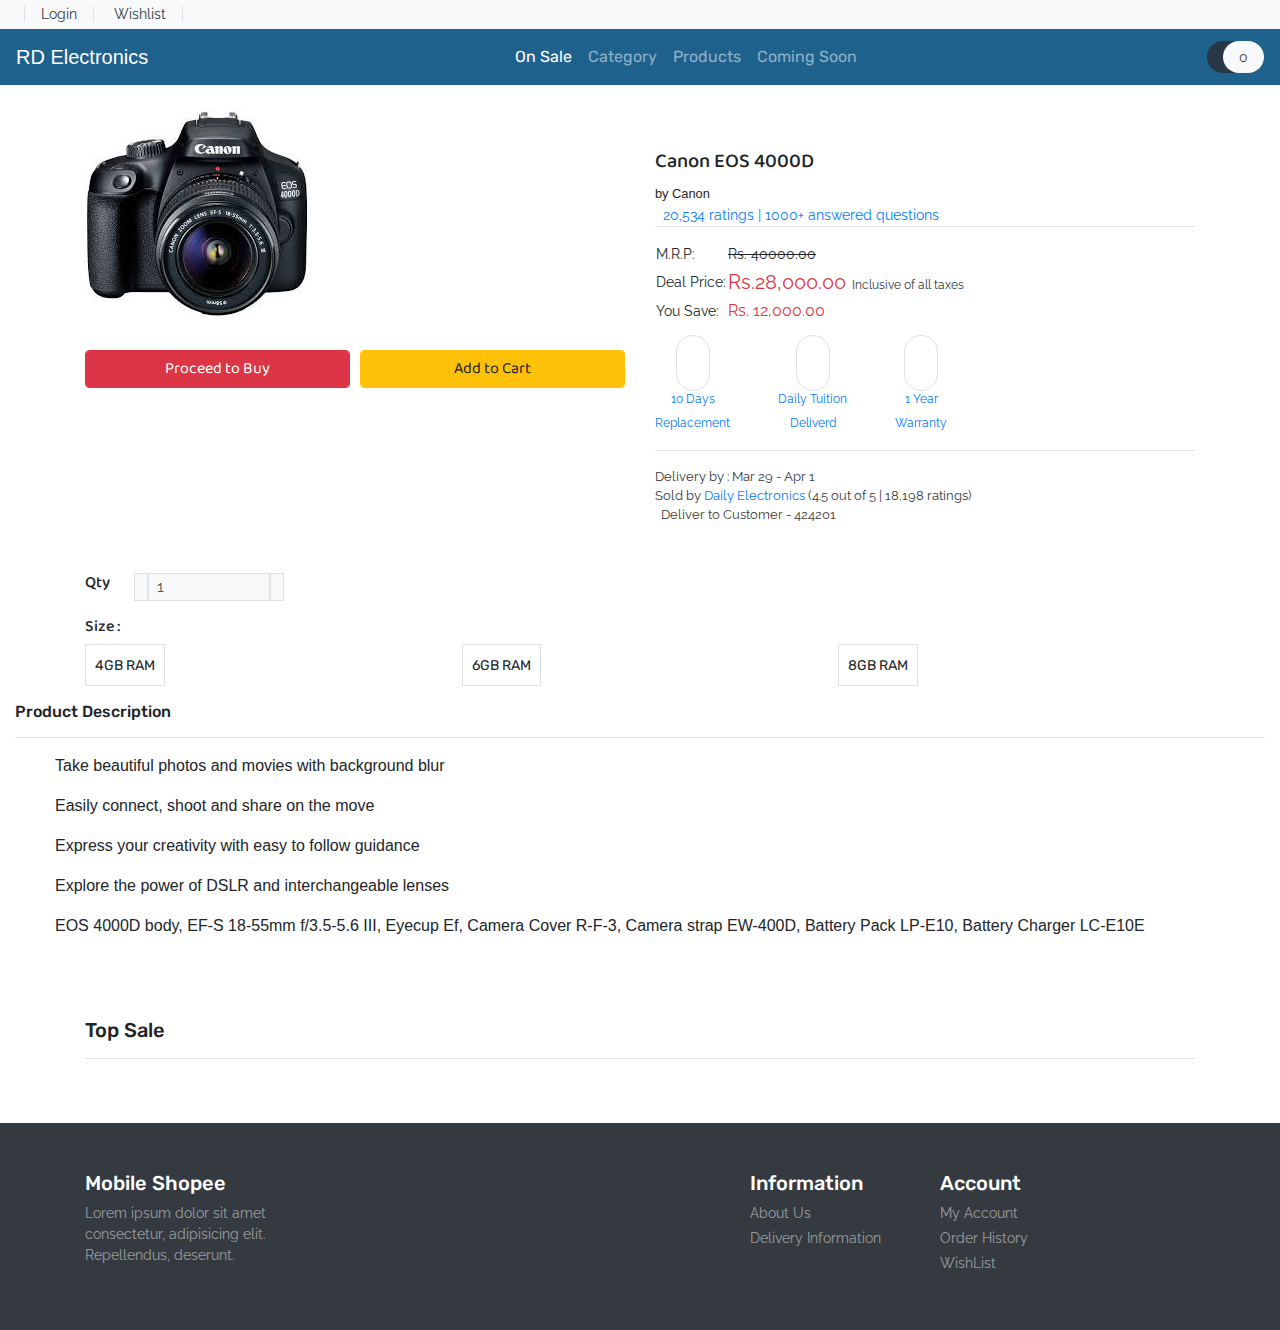
==== commit 75c81ce0: "Merge remote-tracking branch 'upstream/main' into main" ====
--- a/Mobile_Shopee-E-Commerce-Website-master/HTML Template/product.html
+++ b/Mobile_Shopee-E-Commerce-Website-master/HTML Template/product.html
@@ -101,6 +101,7 @@
                                     <tr class="font-rale font-size-14">
                                         <td>M.R.P:</td>
                                         <td><strike>Rs. 40000.00</strike></td>
+
                                     </tr>
                                     <tr class="font-rale font-size-14">
                                         <td>Deal Price:</td>
@@ -147,17 +148,7 @@
                                 </div>
                              <!-- !order-details -->
 
-                             <div class="row">
-                                 <div class="col-6">
-                                        <!-- color -->
-                                            <div class="color my-3">
-                                              <div class="d-flex justify-content-between">
-                                                <h6 class="font-baloo">Color:</h6>
-                                                <div class="p-2 color-yellow-bg rounded-circle"><button class="btn font-size-14"></button></div>
-                                                <div class="p-2 color-primary-bg rounded-circle"><button class="btn font-size-14"></button></div>
-                                                <div class="p-2 color-second-bg rounded-circle"><button class="btn font-size-14"></button></div>
-                                              </div>
-                                            </div>
+                             
                                         <!-- !color -->
                                  </div>
                                  <div class="col-6">
@@ -198,7 +189,9 @@
                             <h6 class="font-rubik">Product Description</h6>
                             <hr>
                             <p class="font-rale font-size-14"></p>
+
                             <p class="font-rale font-size-14"><ul>Take beautiful photos and movies with background blur</ul>
+
                                
                                   <ul>Easily connect, shoot and share on the move</ul>
                                   
@@ -299,7 +292,7 @@
                     <div class="product font-rale">
                       <a href="#"><img src="../assets/products/5.png" alt="product1" class="img-fluid"></a>
                       <div class="text-center">
-                        <h6>Readmi Note 7</h6>
+                        <h6>Redmi Note 7</h6>
                         <div class="rating text-warning font-size-12">
                           <span><i class="fas fa-star"></i></span>
                           <span><i class="fas fa-star"></i></span>
@@ -319,7 +312,7 @@
                       <div class="d-flex flex-column">
                         <a href="#"><img src="../assets/products/7.png" class="img-fluid" alt="pro1"></a>
                         <div class="text-center">
-                          <h6>Philips Air frier</h6>
+                          <h6>Philips Air fryer</h6>
                           <div class="rating text-warning font-size-12">
                             <span><i class="fas fa-star"></i></span>
                             <span><i class="fas fa-star"></i></span>
